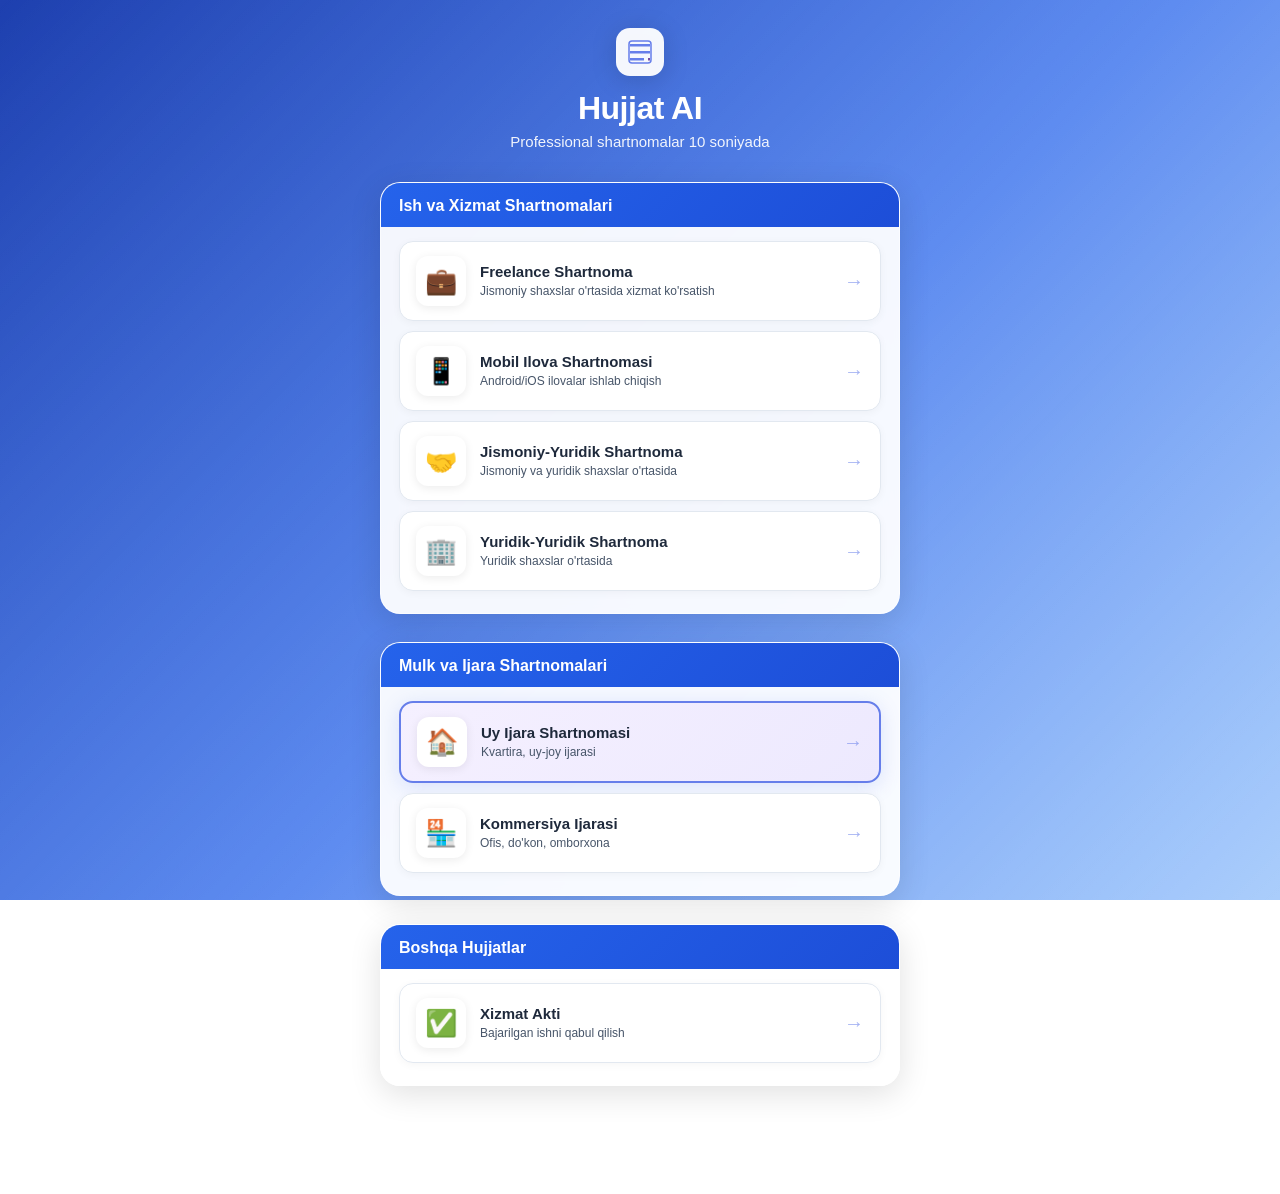
==== frontend/index.html @ ed913db4 "Hujjat AI MVP Co-authored-by: Cursor <cursoragent@cursor.com>" ====
<!DOCTYPE html>
<html lang="uz">
<head>
  <meta charset="UTF-8">
  <meta name="viewport" content="width=device-width, initial-scale=1.0, maximum-scale=1.0, user-scalable=no">
  <title>Hujjat AI — Professional Shartnomalar</title>
  <link rel="stylesheet" href="style.css">
  <script src="https://telegram.org/js/telegram-web-app.js"></script>
</head>
<body class="home-body">
  <div class="home">
    <header class="home-header">
      <div class="home-logo" aria-hidden="true">
        <svg width="48" height="48" viewBox="0 0 48 48" fill="none" xmlns="http://www.w3.org/2000/svg">
          <rect width="48" height="48" rx="14" fill="white" fill-opacity="0.95"/>
          <path d="M14 16h20v2.5H14V16zm0 7h20v2.5H14V23zm0 7h14v2.5H14V30z" fill="#667eea"/>
          <path d="M32 30h2v2.5h-2V30z" fill="#764ba2"/>
          <rect x="13" y="13" width="22" height="22" rx="3" stroke="#667eea" stroke-width="1.5" fill="none"/>
        </svg>
      </div>
      <h1 class="home-title">Hujjat AI</h1>
      <p class="home-tagline">Professional shartnomalar 10 soniyada</p>
    </header>

    <main class="home-main">
      <!-- Bo'lim 1 -->
      <section class="menu-section">
        <h2 class="section-heading">Ish va Xizmat Shartnomalari</h2>
        <div class="menu-cards">
          <a href="freelance.html" class="nav-card">
            <span class="nav-card-icon">💼</span>
            <span class="nav-card-body">
              <h3>Freelance Shartnoma</h3>
              <p>Jismoniy shaxslar o'rtasida xizmat ko'rsatish</p>
            </span>
            <span class="nav-card-arrow">→</span>
          </a>
          <a href="mobile_app.html" class="nav-card">
            <span class="nav-card-icon">📱</span>
            <span class="nav-card-body">
              <h3>Mobil Ilova Shartnomasi</h3>
              <p>Android/iOS ilovalar ishlab chiqish</p>
            </span>
            <span class="nav-card-arrow">→</span>
          </a>
          <a href="individual_legal.html" class="nav-card">
            <span class="nav-card-icon">🤝</span>
            <span class="nav-card-body">
              <h3>Jismoniy-Yuridik Shartnoma</h3>
              <p>Jismoniy va yuridik shaxslar o'rtasida</p>
            </span>
            <span class="nav-card-arrow">→</span>
          </a>
          <a href="legal_legal.html" class="nav-card">
            <span class="nav-card-icon">🏢</span>
            <span class="nav-card-body">
              <h3>Yuridik-Yuridik Shartnoma</h3>
              <p>Yuridik shaxslar o'rtasida</p>
            </span>
            <span class="nav-card-arrow">→</span>
          </a>
        </div>
      </section>

      <!-- Bo'lim 2 -->
      <section class="menu-section">
        <h2 class="section-heading">Mulk va Ijara Shartnomalari</h2>
        <div class="menu-cards">
          <a href="rental.html" class="nav-card nav-card-featured">
            <span class="nav-card-icon">🏠</span>
            <span class="nav-card-body">
              <h3>Uy Ijara Shartnomasi</h3>
              <p>Kvartira, uy-joy ijarasi</p>
            </span>
            <span class="nav-card-arrow">→</span>
          </a>
          <a href="commercial_rental.html" class="nav-card">
            <span class="nav-card-icon">🏪</span>
            <span class="nav-card-body">
              <h3>Kommersiya Ijarasi</h3>
              <p>Ofis, do'kon, omborxona</p>
            </span>
            <span class="nav-card-arrow">→</span>
          </a>
        </div>
      </section>

      <!-- Bo'lim 3 -->
      <section class="menu-section">
        <h2 class="section-heading">Boshqa Hujjatlar</h2>
        <div class="menu-cards">
          <a href="act.html" class="nav-card">
            <span class="nav-card-icon">✅</span>
            <span class="nav-card-body">
              <h3>Xizmat Akti</h3>
              <p>Bajarilgan ishni qabul qilish</p>
            </span>
            <span class="nav-card-arrow">→</span>
          </a>
        </div>
      </section>
    </main>

    <footer class="home-footer">
      <p>© 2026 Hujjat AI Bot</p>
      <p>Telegram: <a href="https://t.me/Hujjat1AI_Bot" target="_blank" rel="noopener">@HujjatAI_Bot</a></p>
    </footer>
  </div>
  <script src="home.js"></script>
</body>
</html>
---- frontend/style.css ----
* {
  margin: 0;
  padding: 0;
  box-sizing: border-box;
}

:root {
  --blue-primary: #2563eb;
  --blue-dark: #1d4ed8;
  --blue-light: #dbeafe;
  --purple-primary: #667eea;
  --purple-dark: #764ba2;
  --white: #ffffff;
  --gray-50: #f8fafc;
  --gray-100: #f1f5f9;
  --gray-200: #e2e8f0;
  --gray-400: #94a3b8;
  --gray-600: #475569;
  --gray-800: #1e293b;
  --shadow: 0 4px 24px rgba(37, 99, 235, 0.12);
  --radius: 16px;
}

/* ===== ANIMATED DIAGONAL BACKGROUND ===== */
@keyframes diagonalBlueFade {
  0% {
    background-position: 0% 0%;
    opacity: 1;
  }
  25% {
    background-position: 50% 50%;
    opacity: 0.88;
  }
  50% {
    background-position: 100% 100%;
    opacity: 1;
  }
  75% {
    background-position: 50% 50%;
    opacity: 0.92;
  }
  100% {
    background-position: 0% 0%;
    opacity: 1;
  }
}

@keyframes diagonalBlueShift {
  0% {
    background-position: 0% 0%;
  }
  50% {
    background-position: 100% 100%;
  }
  100% {
    background-position: 0% 0%;
  }
}

body::before,
.home-body::before {
  content: "";
  position: fixed;
  inset: 0;
  z-index: -2;
  background: linear-gradient(
    135deg,
    #1e40af 0%,
    #2563eb 18%,
    #60a5fa 35%,
    #ffffff 50%,
    #bfdbfe 65%,
    #3b82f6 82%,
    #1d4ed8 100%
  );
  background-size: 300% 300%;
  animation: diagonalBlueShift 10s ease-in-out infinite;
}

body::after,
.home-body::after {
  content: "";
  position: fixed;
  inset: 0;
  z-index: -1;
  background: linear-gradient(
    135deg,
    rgba(255, 255, 255, 0) 0%,
    rgba(255, 255, 255, 0.55) 45%,
    rgba(37, 99, 235, 0.35) 55%,
    rgba(255, 255, 255, 0) 100%
  );
  background-size: 250% 250%;
  animation: diagonalBlueFade 8s ease-in-out infinite;
  pointer-events: none;
}

@media (prefers-reduced-motion: reduce) {
  body::before,
  body::after,
  .home-body::before,
  .home-body::after {
    animation: none;
    background-position: 50% 50%;
  }
}

/* ===== HOME PAGE ===== */
.home-body {
  background: transparent;
  min-height: 100vh;
}

.home {
  max-width: 560px;
  margin: 0 auto;
  padding: 28px 20px 36px;
  min-height: 100vh;
  display: flex;
  flex-direction: column;
}

.home-header {
  text-align: center;
  margin-bottom: 32px;
  color: var(--white);
}

.home-logo {
  display: inline-flex;
  margin-bottom: 14px;
  filter: drop-shadow(0 4px 12px rgba(0, 0, 0, 0.15));
}

.home-title {
  font-size: 32px;
  font-weight: 800;
  letter-spacing: -0.5px;
  margin-bottom: 6px;
}

.home-tagline {
  font-size: 15px;
  opacity: 0.92;
  font-weight: 500;
}

.home-main {
  flex: 1;
  display: flex;
  flex-direction: column;
  gap: 28px;
}

.menu-section {
  background: rgba(255, 255, 255, 0.94);
  backdrop-filter: blur(12px);
  -webkit-backdrop-filter: blur(12px);
  border-radius: 20px;
  padding: 0 0 22px;
  box-shadow: 0 8px 32px rgba(0, 0, 0, 0.12);
  border: 1px solid rgba(255, 255, 255, 0.6);
  overflow: hidden;
}

.section-heading {
  font-size: 16px;
  font-weight: 700;
  color: var(--white);
  background: linear-gradient(135deg, var(--blue-primary), var(--blue-dark));
  padding: 14px 18px 12px;
  margin-bottom: 14px;
  border-bottom: none;
}

.menu-cards {
  display: flex;
  flex-direction: column;
  gap: 10px;
  padding: 0 18px;
}

.nav-card {
  display: flex;
  align-items: center;
  gap: 14px;
  padding: 14px 16px;
  background: var(--white);
  border: 1.5px solid var(--gray-200);
  border-radius: 14px;
  text-decoration: none;
  color: inherit;
  transition: background 0.2s, border-color 0.2s, transform 0.2s, box-shadow 0.2s;
  box-shadow: 0 2px 8px rgba(0, 0, 0, 0.04);
}

.nav-card:hover {
  background: #f0f4ff;
  border-color: var(--purple-primary);
  transform: translateX(5px);
  box-shadow: 0 4px 16px rgba(102, 126, 234, 0.18);
}

.nav-card-icon {
  flex-shrink: 0;
  width: 50px;
  height: 50px;
  display: flex;
  align-items: center;
  justify-content: center;
  font-size: 26px;
  background: var(--white);
  border-radius: 12px;
  box-shadow: 0 2px 10px rgba(0, 0, 0, 0.08);
}

.nav-card-body {
  flex: 1;
  min-width: 0;
}

.nav-card-body h3 {
  font-size: 15px;
  font-weight: 700;
  color: var(--gray-800);
  margin-bottom: 3px;
}

.nav-card-body p {
  font-size: 12px;
  color: var(--gray-600);
  line-height: 1.4;
}

.nav-card-arrow {
  flex-shrink: 0;
  font-size: 20px;
  font-weight: 600;
  color: var(--purple-primary);
  opacity: 0.6;
  transition: opacity 0.2s, transform 0.2s;
}

.nav-card:hover .nav-card-arrow {
  opacity: 1;
  transform: translateX(3px);
}

.nav-card-featured {
  background: linear-gradient(135deg, #f5f0ff 0%, #ede9fe 100%);
  border: 2px solid var(--purple-primary);
  box-shadow: 0 4px 20px rgba(102, 126, 234, 0.2);
}

.nav-card-featured:hover {
  background: linear-gradient(135deg, #ede9fe 0%, #e0e7ff 100%);
  border-color: var(--purple-dark);
}

.home-footer {
  text-align: center;
  margin-top: 28px;
  font-size: 13px;
  color: rgba(255, 255, 255, 0.85);
  line-height: 1.7;
}

.home-footer a {
  color: var(--white);
  font-weight: 600;
  text-decoration: underline;
  text-underline-offset: 2px;
}

.coming-soon {
  justify-content: center;
}

.coming-soon .back-link {
  color: var(--white);
  margin-bottom: 24px;
}

.coming-soon-box {
  background: var(--white);
  border-radius: 20px;
  padding: 40px 28px;
  text-align: center;
  box-shadow: 0 8px 32px rgba(0, 0, 0, 0.15);
}

.coming-soon-icon {
  font-size: 48px;
  display: block;
  margin-bottom: 16px;
}

.coming-soon-box h1 {
  font-size: 24px;
  color: var(--gray-800);
  margin-bottom: 10px;
}

.coming-soon-box p {
  color: var(--gray-600);
  margin-bottom: 24px;
  font-size: 15px;
}

.coming-soon-btn {
  display: inline-block;
  width: auto;
  padding: 12px 28px;
  text-decoration: none;
}

@media (max-width: 480px) {
  .home {
    padding: 20px 14px 28px;
  }

  .home-title {
    font-size: 26px;
  }

  .menu-section {
    padding: 0 0 18px;
  }

  .section-heading {
    padding: 12px 14px 10px;
  }

  .menu-cards {
    padding: 0 14px;
  }

  .nav-card {
    padding: 12px 14px;
  }

  .nav-card-icon {
    width: 44px;
    height: 44px;
    font-size: 22px;
  }
}

/* ===== FORM PAGES (existing) ===== */
body {
  font-family: -apple-system, BlinkMacSystemFont, "Segoe UI", Roboto, "Helvetica Neue", Arial, sans-serif;
  background: transparent;
  min-height: 100vh;
  color: var(--gray-800);
  -webkit-font-smoothing: antialiased;
}

.app {
  max-width: 480px;
  margin: 0 auto;
  padding: 24px 16px 32px;
  min-height: 100vh;
  display: flex;
  flex-direction: column;
}

.app-wide {
  max-width: 640px;
}

.back-link {
  display: inline-block;
  margin-bottom: 12px;
  color: var(--white);
  text-decoration: none;
  font-size: 14px;
  font-weight: 600;
  text-shadow: 0 1px 4px rgba(29, 78, 216, 0.35);
}

.contract-types {
  display: flex;
  flex-direction: column;
  gap: 14px;
}

.type-card {
  display: flex;
  flex-direction: column;
  gap: 6px;
  padding: 20px;
  border-radius: 14px;
  border: 1.5px solid var(--gray-200);
  background: var(--gray-50);
  text-decoration: none;
  color: inherit;
  transition: border-color 0.2s, box-shadow 0.2s, transform 0.15s;
}

.type-card:hover {
  border-color: var(--blue-primary);
  box-shadow: 0 4px 16px rgba(37, 99, 235, 0.15);
  transform: translateY(-1px);
}

.type-card-accent {
  background: linear-gradient(135deg, #eff6ff, #dbeafe);
  border-color: #93c5fd;
}

.type-icon {
  font-size: 32px;
}

.type-title {
  font-size: 16px;
  font-weight: 700;
  color: var(--gray-800);
}

.type-desc {
  font-size: 13px;
  color: var(--gray-600);
}

.accordion {
  border: 1px solid var(--gray-200);
  border-radius: 12px;
  margin-bottom: 12px;
  overflow: hidden;
  background: var(--white);
}

.accordion summary {
  padding: 14px 16px;
  font-weight: 600;
  font-size: 14px;
  cursor: pointer;
  list-style: none;
  background: var(--gray-50);
  color: var(--gray-800);
}

.accordion summary::-webkit-details-marker {
  display: none;
}

.accordion[open] summary {
  border-bottom: 1px solid var(--gray-200);
  color: var(--blue-primary);
}

.accordion-body {
  padding: 16px;
}

.section-label {
  font-size: 13px;
  font-weight: 700;
  color: var(--blue-dark);
  margin: 8px 0 12px;
  padding-bottom: 6px;
  border-bottom: 1px dashed var(--blue-light);
}

.field textarea,
.field select {
  width: 100%;
  padding: 12px 14px;
  font-size: 15px;
  border: 1.5px solid var(--gray-200);
  border-radius: 10px;
  background: var(--gray-50);
  color: var(--gray-800);
  outline: none;
  font-family: inherit;
}

.field textarea:focus,
.field select:focus {
  border-color: var(--blue-primary);
  background: var(--white);
  box-shadow: 0 0 0 3px rgba(37, 99, 235, 0.15);
}

.field-row {
  display: grid;
  grid-template-columns: 1fr 1fr;
  gap: 12px;
}

.checkbox-group,
.radio-group {
  display: flex;
  flex-direction: column;
  gap: 8px;
}

.checkbox-group label,
.radio-group label {
  display: flex;
  align-items: center;
  gap: 8px;
  font-size: 14px;
  font-weight: 400;
  color: var(--gray-800);
  cursor: pointer;
}

.checkbox-group input,
.radio-group input {
  width: auto;
  accent-color: var(--blue-primary);
}

@media (max-width: 480px) {
  .field-row {
    grid-template-columns: 1fr;
  }
}

.header {
  text-align: center;
  margin-bottom: 28px;
  color: var(--white);
}

.logo {
  font-size: 48px;
  margin-bottom: 8px;
}

.header h1 {
  font-size: 28px;
  font-weight: 700;
  color: var(--white);
  letter-spacing: -0.5px;
  text-shadow: 0 2px 8px rgba(29, 78, 216, 0.35);
}

.subtitle {
  margin-top: 6px;
  font-size: 14px;
  color: rgba(255, 255, 255, 0.92);
}

.form-card {
  background: rgba(255, 255, 255, 0.94);
  backdrop-filter: blur(12px);
  -webkit-backdrop-filter: blur(12px);
  border-radius: var(--radius);
  padding: 28px 24px;
  box-shadow: var(--shadow);
  border: 1px solid rgba(255, 255, 255, 0.65);
  flex: 1;
}

.form-card h2 {
  font-size: 18px;
  font-weight: 600;
  margin-bottom: 24px;
  color: var(--gray-800);
  padding-bottom: 12px;
  border-bottom: 2px solid var(--blue-light);
}

.field {
  margin-bottom: 18px;
}

.field label {
  display: block;
  font-size: 13px;
  font-weight: 600;
  color: var(--gray-600);
  margin-bottom: 6px;
}

.field input {
  width: 100%;
  padding: 12px 14px;
  font-size: 15px;
  border: 1.5px solid var(--gray-200);
  border-radius: 10px;
  background: var(--gray-50);
  color: var(--gray-800);
  transition: border-color 0.2s, box-shadow 0.2s, background 0.2s;
  outline: none;
}

.field input:focus {
  border-color: var(--blue-primary);
  background: var(--white);
  box-shadow: 0 0 0 3px rgba(37, 99, 235, 0.15);
}

.field input::placeholder {
  color: var(--gray-400);
}

.submit-btn {
  width: 100%;
  margin-top: 8px;
  padding: 14px 20px;
  font-size: 16px;
  font-weight: 600;
  color: var(--white);
  background: linear-gradient(135deg, var(--blue-primary), var(--blue-dark));
  border: none;
  border-radius: 12px;
  cursor: pointer;
  transition: transform 0.15s, box-shadow 0.15s, opacity 0.15s;
  box-shadow: 0 4px 14px rgba(37, 99, 235, 0.35);
}

.submit-btn:hover:not(:disabled) {
  transform: translateY(-1px);
  box-shadow: 0 6px 20px rgba(37, 99, 235, 0.4);
}

.submit-btn:active:not(:disabled) {
  transform: translateY(0);
}

.submit-btn:disabled {
  opacity: 0.7;
  cursor: not-allowed;
}

.result {
  margin-top: 20px;
  padding: 16px;
  border-radius: 10px;
  font-size: 14px;
  line-height: 1.5;
}

.result.success {
  background: #ecfdf5;
  border: 1px solid #a7f3d0;
  color: #065f46;
}

.result.error {
  background: #fef2f2;
  border: 1px solid #fecaca;
  color: #991b1b;
}

.result a {
  display: inline-block;
  margin-top: 10px;
  padding: 10px 18px;
  background: var(--blue-primary);
  color: var(--white);
  text-decoration: none;
  border-radius: 8px;
  font-weight: 600;
  font-size: 14px;
}

.result a:hover {
  background: var(--blue-dark);
}

.hidden {
  display: none;
}

.footer {
  text-align: center;
  margin-top: 24px;
  font-size: 12px;
  color: rgba(255, 255, 255, 0.85);
}

/* Step wizard */
.step-progress {
  display: flex;
  gap: 4px;
  margin-bottom: 20px;
}

.step-dot {
  flex: 1;
  height: 4px;
  border-radius: 2px;
  background: var(--gray-200);
  transition: background 0.2s;
}

.step-dot.active {
  background: var(--blue-primary);
}

.step-dot.done {
  background: #93c5fd;
}

.step-panel {
  display: none;
}

.step-panel.active {
  display: block;
}

.step-title {
  font-size: 16px;
  font-weight: 700;
  color: var(--gray-800);
  margin-bottom: 16px;
}

.step-nav {
  display: flex;
  gap: 10px;
  margin-top: 20px;
}

.btn-secondary {
  flex: 1;
  padding: 12px 16px;
  font-size: 15px;
  font-weight: 600;
  color: var(--blue-primary);
  background: var(--white);
  border: 1.5px solid var(--blue-primary);
  border-radius: 12px;
  cursor: pointer;
}

.btn-secondary:hover:not(:disabled) {
  background: var(--blue-light);
}

.btn-secondary:disabled {
  opacity: 0.4;
  cursor: not-allowed;
}

.step-nav .submit-btn {
  flex: 2;
  margin-top: 0;
}

/* Act form — dynamic works table */
.step-hint {
  font-size: 13px;
  color: var(--gray-600);
  margin: -8px 0 16px;
  line-height: 1.45;
}

.act-table-wrap {
  overflow-x: auto;
  -webkit-overflow-scrolling: touch;
  margin-bottom: 12px;
  border-radius: 10px;
  border: 1px solid var(--gray-200);
}

.act-table {
  width: 100%;
  min-width: 640px;
  border-collapse: collapse;
  font-size: 13px;
}

.act-table th {
  background: var(--blue-light);
  color: var(--gray-800);
  font-weight: 700;
  padding: 10px 8px;
  text-align: left;
  white-space: nowrap;
  border-bottom: 2px solid #93c5fd;
}

.act-table td {
  padding: 6px 4px;
  vertical-align: middle;
  border-bottom: 1px solid var(--gray-200);
}

.act-table .row-num {
  text-align: center;
  font-weight: 700;
  color: var(--blue-primary);
  width: 36px;
}

.act-input {
  width: 100%;
  min-width: 70px;
  padding: 8px 8px;
  font-size: 13px;
  border: 1.5px solid var(--gray-200);
  border-radius: 8px;
  background: var(--gray-50);
  font-family: inherit;
}

.act-input:focus {
  outline: none;
  border-color: var(--blue-primary);
  background: var(--white);
}

.act-input[readonly] {
  background: #eff6ff;
  color: var(--blue-dark);
  font-weight: 600;
}

.btn-delete-row {
  border: none;
  background: transparent;
  cursor: pointer;
  font-size: 18px;
  padding: 4px 8px;
  border-radius: 6px;
  line-height: 1;
}

.btn-delete-row:hover {
  background: #fef2f2;
}

.btn-add-row {
  width: 100%;
  padding: 10px 16px;
  margin-bottom: 14px;
  font-size: 14px;
  font-weight: 600;
  color: var(--blue-primary);
  background: var(--white);
  border: 1.5px dashed var(--blue-primary);
  border-radius: 10px;
  cursor: pointer;
}

.btn-add-row:hover {
  background: var(--blue-light);
}

.grand-total-bar {
  display: flex;
  justify-content: space-between;
  align-items: center;
  padding: 14px 16px;
  background: linear-gradient(135deg, #eff6ff, #dbeafe);
  border: 1.5px solid #93c5fd;
  border-radius: 12px;
  font-size: 15px;
  color: var(--gray-800);
}

.grand-total-bar strong {
  font-size: 18px;
  color: var(--blue-dark);
}
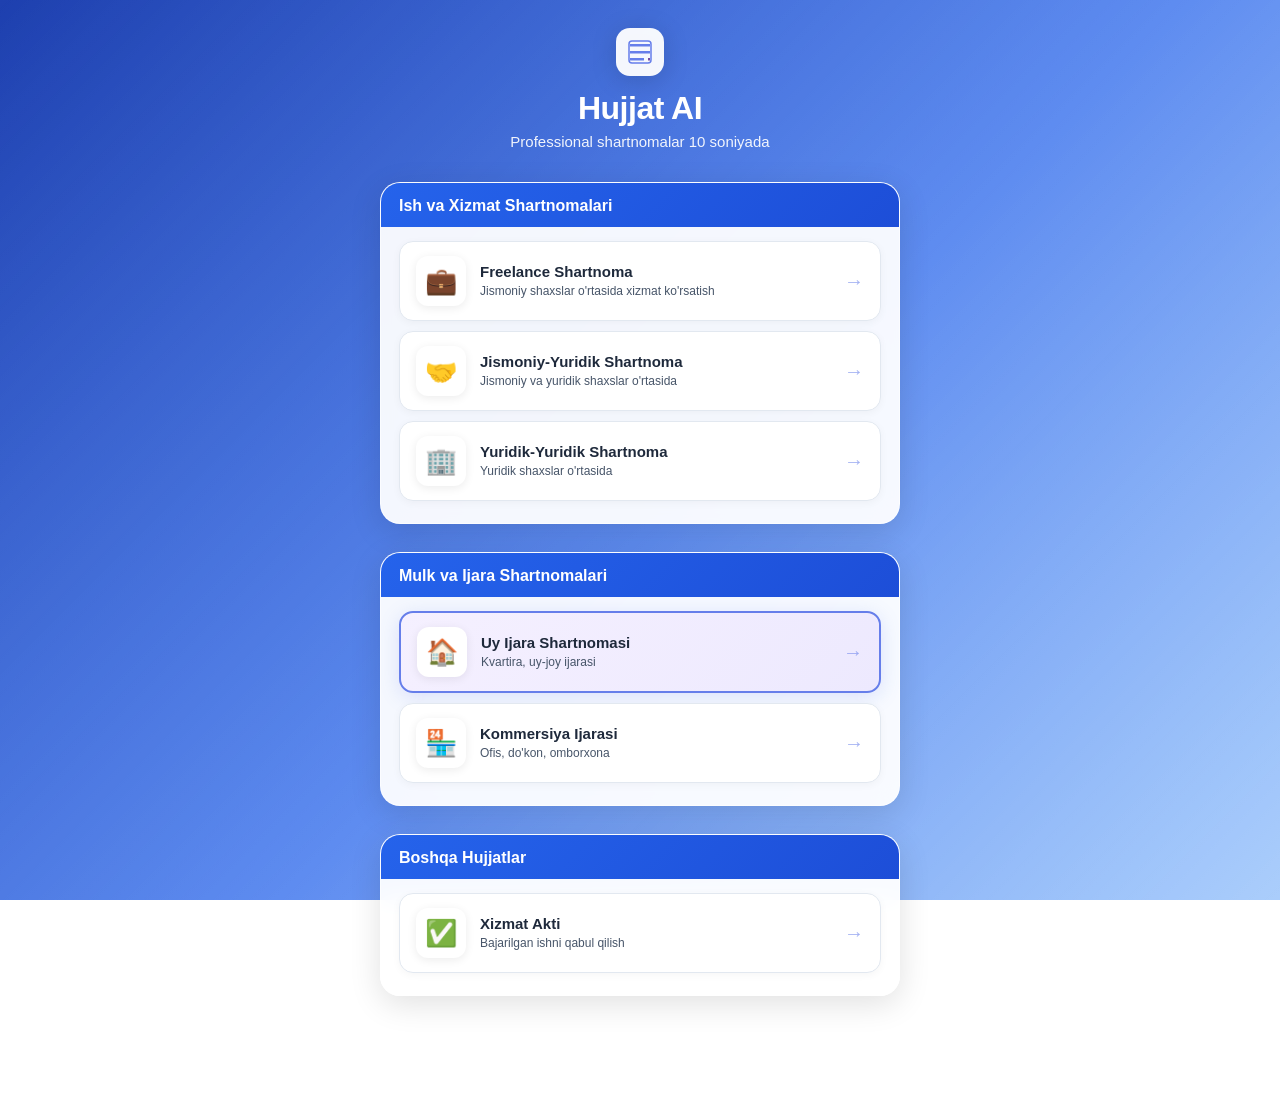
==== commit c8fb8109: "Remove mobile app menu, fix CORS for Vercel" ====
--- a/frontend/index.html
+++ b/frontend/index.html
@@ -27,19 +27,11 @@
       <section class="menu-section">
         <h2 class="section-heading">Ish va Xizmat Shartnomalari</h2>
         <div class="menu-cards">
-          <a href="freelance.html" class="nav-card">
+          <a href="freelance_jismoniy.html" class="nav-card">
             <span class="nav-card-icon">💼</span>
             <span class="nav-card-body">
               <h3>Freelance Shartnoma</h3>
               <p>Jismoniy shaxslar o'rtasida xizmat ko'rsatish</p>
-            </span>
-            <span class="nav-card-arrow">→</span>
-          </a>
-          <a href="mobile_app.html" class="nav-card">
-            <span class="nav-card-icon">📱</span>
-            <span class="nav-card-body">
-              <h3>Mobil Ilova Shartnomasi</h3>
-              <p>Android/iOS ilovalar ishlab chiqish</p>
             </span>
             <span class="nav-card-arrow">→</span>
           </a>
